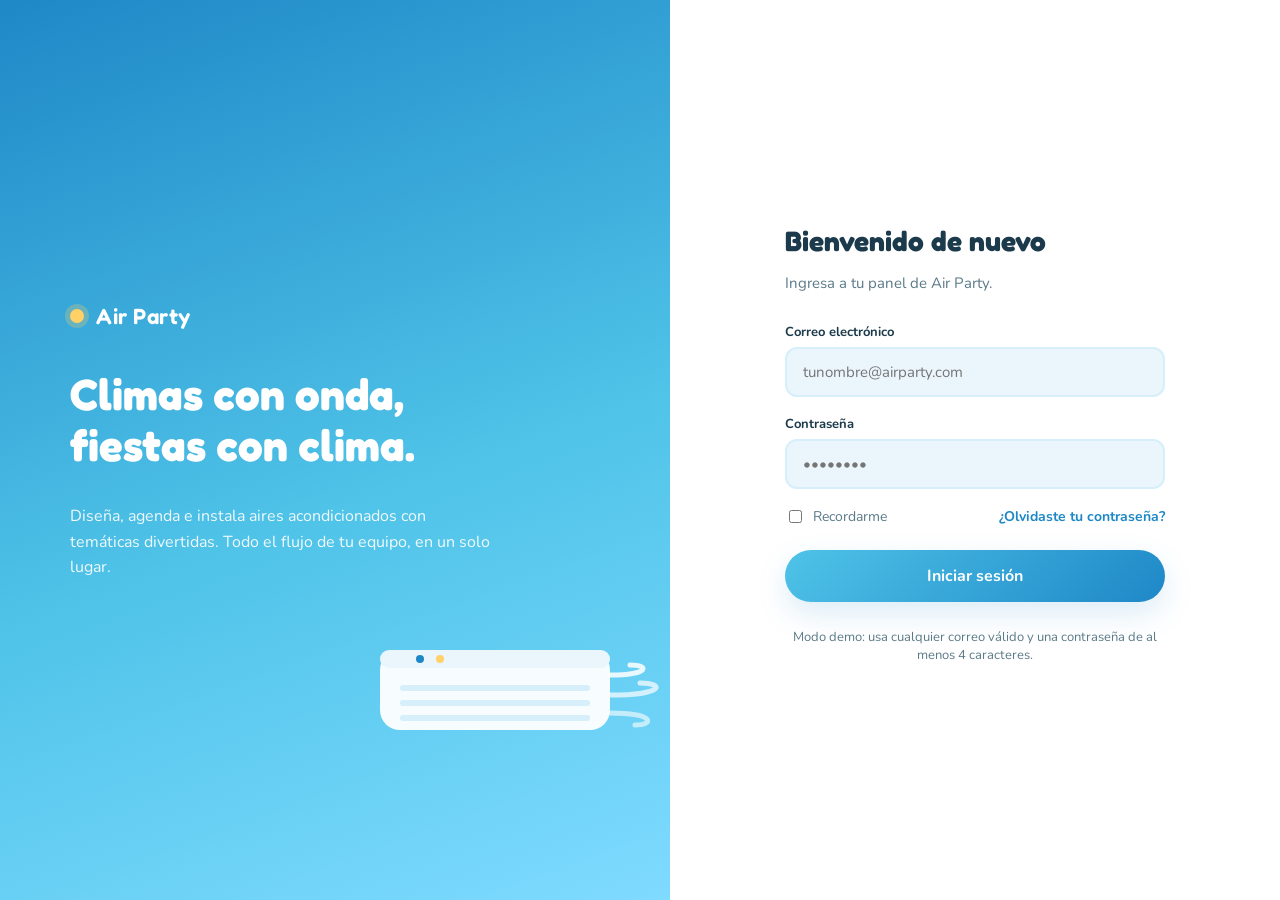
==== dashboard.html @ 2f279ef0 "Primer commit" ====
<!DOCTYPE html>
<html lang="es">
<head>
<meta charset="UTF-8">
<meta name="viewport" content="width=device-width, initial-scale=1.0">
<title>Air Party — Panel</title>
<link rel="stylesheet" href="css/style.css">
</head>
<body>

<div class="app-shell">

  <!-- ===== Barra superior ===== -->
  <header class="topbar">
    <div class="brand-mark">
      <div class="logo-dot"></div>
      <span>Air Party</span>
    </div>
    <div class="topbar-right">
      <div class="user-chip">
        <div class="avatar" id="userAvatar">A</div>
        <span id="userName">Equipo Air Party</span>
      </div>
      <button class="btn btn-ghost btn-sm" onclick="cerrarSesion()">Cerrar sesión</button>
    </div>
  </header>

  <!-- ===== Navegación por pestañas ===== -->
  <nav class="tabbar">
    <button class="tab-btn active" data-view="agenda">🗓️ Agenda</button>
    <button class="tab-btn" data-view="disenos">🎨 Diseños</button>
    <button class="tab-btn" data-view="instalacion">❄️ Instalación de climas</button>
  </nav>

  <!-- ===== AGENDA ===== -->
  <section class="view active" id="view-agenda">
    <div class="view-header">
      <h2>Agenda</h2>
      <p>Organiza visitas, entregas de diseño e instalaciones del equipo.</p>
    </div>

    <div class="agenda-grid">
      <div class="calendar-card card">
        <div class="cal-head">
          <h3 id="calMonthLabel">Mes</h3>
          <div class="cal-nav">
            <button onclick="cambiarMes(-1)">‹</button>
            <button onclick="cambiarMes(1)">›</button>
          </div>
        </div>
        <div class="cal-weekdays">
          <div>D</div><div>L</div><div>M</div><div>M</div><div>J</div><div>V</div><div>S</div>
        </div>
        <div class="cal-days" id="calDays"></div>
      </div>

      <div>
        <div class="agenda-form card">
          <h3>Nueva cita</h3>
          <div class="field">
            <label for="evTitulo">Título</label>
            <input type="text" id="evTitulo" placeholder="Ej. Instalación climas — Salón Fiesta Azul">
          </div>
          <div class="field">
            <label for="evFecha">Fecha seleccionada</label>
            <input type="text" id="evFecha" readonly>
          </div>
          <div class="field">
            <label for="evHora">Hora</label>
            <input type="time" id="evHora">
          </div>
          <button class="btn btn-primary" style="width:100%" onclick="agregarEvento()">Agregar a la agenda</button>
        </div>

        <div class="events-list card" style="padding:24px; margin-top:20px;">
          <h3>Próximas citas</h3>
          <div id="eventsList"></div>
        </div>
      </div>
    </div>
  </section>

  <!-- ===== DISEÑOS ===== -->
  <section class="view" id="view-disenos">
    <div class="view-header">
      <h2>Diseños</h2>
      <p>Temáticas divertidas para personalizar los equipos de clima de tus clientes.</p>
    </div>

    <div class="designs-grid" id="designsGrid"></div>

    <div class="customizer card" id="customizerPanel">
      <h3 id="custTitle">Personalizar diseño</h3>
      <p class="sub">Elige un color de acento para esta temática y guárdalo como favorito.</p>
      <div class="customizer-preview" id="custPreview"></div>
      <div class="swatches" id="custSwatches"></div>
      <button class="btn btn-spark" onclick="guardarFavorito()">Guardar como favorito</button>
      <button class="btn btn-ghost" onclick="cerrarCustomizer()">Cerrar</button>
    </div>
  </section>

  <!-- ===== INSTALACIÓN DE CLIMAS ===== -->
  <section class="view" id="view-instalacion">
    <div class="view-header">
      <h2>Instalación de climas</h2>
      <p>Programa y da seguimiento a las instalaciones de equipos.</p>
    </div>

    <div class="install-grid">
      <div class="install-form card">
        <h3>Programar instalación</h3>
        <div class="form-row">
          <div class="field">
            <label for="insCliente">Cliente</label>
            <input type="text" id="insCliente" placeholder="Nombre del cliente">
          </div>
          <div class="field">
            <label for="insTelefono">Teléfono</label>
            <input type="text" id="insTelefono" placeholder="81 0000 0000">
          </div>
        </div>
        <div class="field">
          <label for="insDireccion">Dirección</label>
          <input type="text" id="insDireccion" placeholder="Calle, número, colonia">
        </div>
        <div class="form-row">
          <div class="field">
            <label for="insTipo">Tipo de equipo</label>
            <select id="insTipo">
              <option>Mini split — Temática Selva Tropical</option>
              <option>Mini split — Temática Fiesta de Confeti</option>
              <option>Mini split — Temática Espacio Neón</option>
              <option>Mini split — Temática Retro Arcade</option>
              <option>Ventana — Diseño clásico Air Party</option>
            </select>
          </div>
          <div class="field">
            <label for="insFecha">Fecha</label>
            <input type="date" id="insFecha">
          </div>
        </div>
        <div class="field">
          <label for="insNotas">Notas</label>
          <input type="text" id="insNotas" placeholder="Detalles adicionales (opcional)">
        </div>
        <button class="btn btn-primary" style="width:100%" onclick="agregarInstalacion()">Programar instalación</button>
      </div>

      <div class="install-table-card card">
        <h3>Instalaciones programadas</h3>
        <table>
          <thead>
            <tr>
              <th>Cliente</th>
              <th>Equipo</th>
              <th>Fecha</th>
              <th>Estado</th>
              <th></th>
            </tr>
          </thead>
          <tbody id="installTableBody"></tbody>
        </table>
        <div id="installEmpty" class="table-empty" style="display:none;">
          Aún no hay instalaciones programadas. ¡Agrega la primera!
        </div>
      </div>
    </div>
  </section>

</div>

<div class="toast" id="toast"></div>

<script src="js/app.js"></script>
</body>
</html>
---- css/style.css ----
/* ===================================================
   AIR PARTY — Identidad visual
   Celeste + blanco, tono divertido/fiesta
=================================================== */

@import url('https://fonts.googleapis.com/css2?family=Fredoka:wght@400;500;600;700&family=Nunito:wght@400;600;700;800&display=swap');

:root{
  --sky:        #4FC3E8;
  --sky-deep:   #1E88C7;
  --sky-pale:   #EAF6FC;
  --sky-mist:   #D6EFFA;
  --white:      #FFFFFF;
  --navy:       #1B3A4B;
  --navy-soft:  #5B7A88;
  --spark:      #FFD166;
  --coral:      #FF8A80;

  --radius-lg: 28px;
  --radius-md: 18px;
  --radius-sm: 12px;
  --shadow-soft: 0 12px 30px rgba(30, 136, 199, 0.15);
  --shadow-card: 0 6px 18px rgba(27, 58, 75, 0.08);
}

*{ box-sizing: border-box; }

html, body{
  margin:0; padding:0;
  font-family: 'Nunito', sans-serif;
  background: var(--sky-pale);
  color: var(--navy);
}

h1,h2,h3,h4,.brand{
  font-family: 'Fredoka', sans-serif;
  color: var(--navy);
  margin: 0;
}

a{ color: inherit; text-decoration: none; }

button{ font-family: 'Nunito', sans-serif; cursor: pointer; border: none; }

::selection{ background: var(--spark); color: var(--navy); }

/* ---------- Botones ---------- */
.btn{
  display:inline-flex; align-items:center; justify-content:center; gap:8px;
  padding: 13px 26px;
  border-radius: 999px;
  font-weight: 700;
  font-size: 15px;
  transition: transform .15s ease, box-shadow .15s ease, background .15s ease;
}
.btn-primary{
  background: linear-gradient(135deg, var(--sky) 0%, var(--sky-deep) 100%);
  color: var(--white);
  box-shadow: var(--shadow-soft);
}
.btn-primary:hover{ transform: translateY(-2px); box-shadow: 0 16px 30px rgba(30,136,199,.28); }
.btn-primary:active{ transform: translateY(0); }

.btn-ghost{
  background: var(--white);
  color: var(--sky-deep);
  border: 2px solid var(--sky-mist);
}
.btn-ghost:hover{ border-color: var(--sky); background: var(--sky-pale); }

.btn-spark{
  background: var(--spark);
  color: var(--navy);
}
.btn-spark:hover{ transform: translateY(-2px); box-shadow: 0 10px 20px rgba(255,209,102,.45); }

.btn-sm{ padding: 8px 16px; font-size: 13px; }

/* ---------- Utilidades de tarjeta ---------- */
.card{
  background: var(--white);
  border-radius: var(--radius-md);
  box-shadow: var(--shadow-card);
}

/* ===================================================
   LOGIN
=================================================== */
.login-wrap{
  min-height: 100vh;
  display: grid;
  grid-template-columns: 1.1fr 1fr;
}

.login-hero{
  position: relative;
  background: linear-gradient(160deg, var(--sky-deep) 0%, var(--sky) 55%, #7FDBFF 100%);
  overflow: hidden;
  display:flex; flex-direction:column; justify-content:center;
  padding: 60px 70px;
  color: var(--white);
}

.login-hero .brand-mark{
  display:flex; align-items:center; gap:12px; margin-bottom: 40px;
}
.login-hero .brand-mark .logo-dot{
  width:14px; height:14px; border-radius:50%;
  background: var(--spark);
  box-shadow: 0 0 0 5px rgba(255,209,102,.25);
}
.login-hero .brand-mark span{
  font-family:'Fredoka', sans-serif; font-size: 22px; font-weight:600; letter-spacing:.5px;
}

.login-hero h1{
  color: var(--white);
  font-size: 44px;
  line-height: 1.15;
  max-width: 480px;
  margin-bottom: 18px;
}
.login-hero p{
  max-width: 420px;
  font-size: 16px;
  opacity: .92;
  line-height: 1.6;
}

.hero-illustration{
  position: absolute;
  right: -40px; bottom: -20px;
  width: 420px; height: 420px;
  pointer-events:none;
}

/* Confeti flotante */
.confetti{
  position: absolute;
  opacity: 0;
  animation: drift 5.5s ease-in-out infinite;
}
@keyframes drift{
  0%   { transform: translateY(10px) rotate(0deg); opacity: 0; }
  15%  { opacity: 1; }
  100% { transform: translateY(-160px) translateX(var(--dx,20px)) rotate(240deg); opacity: 0; }
}

.login-panel{
  display:flex; align-items:center; justify-content:center;
  background: var(--white);
  padding: 40px;
}

.login-form{
  width: 100%;
  max-width: 380px;
}
.login-form h2{ font-size: 28px; margin-bottom:6px; }
.login-form .sub{ color: var(--navy-soft); margin-bottom: 30px; font-size:15px; }

.field{ margin-bottom: 18px; }
.field label{
  display:block; font-weight:700; font-size:13px; margin-bottom:6px; color: var(--navy);
}
.field input, .field select{
  width:100%;
  padding: 13px 16px;
  border-radius: var(--radius-sm);
  border: 2px solid var(--sky-mist);
  background: var(--sky-pale);
  font-size: 15px;
  font-family: 'Nunito', sans-serif;
  color: var(--navy);
  outline:none;
  transition: border-color .15s ease, background .15s ease;
}
.field input:focus, .field select:focus{
  border-color: var(--sky);
  background: var(--white);
}

.row-between{ display:flex; align-items:center; justify-content:space-between; margin-bottom:24px; font-size:14px; }
.remember{ display:flex; align-items:center; gap:8px; color: var(--navy-soft); }
.link-muted{ color: var(--sky-deep); font-weight:700; }

.login-form .btn-primary{ width:100%; padding:15px; font-size:16px; }

.error-msg{
  display:none;
  background:#FFE8E5; color:#C0392B; border-radius: var(--radius-sm);
  padding: 10px 14px; font-size: 13.5px; font-weight:700; margin-bottom:16px;
}

.helper-note{
  margin-top: 26px; text-align:center; font-size: 13px; color: var(--navy-soft);
}

@media (max-width: 900px){
  .login-wrap{ grid-template-columns: 1fr; }
  .login-hero{ padding: 40px 30px; min-height: 260px; }
  .login-hero h1{ font-size: 30px; }
  .hero-illustration{ display:none; }
}

/* ===================================================
   DASHBOARD
=================================================== */
.app-shell{ min-height:100vh; display:flex; flex-direction:column; }

.topbar{
  display:flex; align-items:center; justify-content:space-between;
  padding: 18px 36px;
  background: var(--white);
  box-shadow: 0 2px 12px rgba(27,58,75,.06);
  position: sticky; top:0; z-index: 20;
}
.topbar .brand-mark{ display:flex; align-items:center; gap:10px; }
.topbar .logo-dot{
  width:12px;height:12px;border-radius:50%;
  background: linear-gradient(135deg, var(--spark), var(--coral));
}
.topbar .brand-mark span{ font-family:'Fredoka',sans-serif; font-weight:600; font-size:20px; }

.topbar-right{ display:flex; align-items:center; gap:16px; }
.user-chip{
  display:flex; align-items:center; gap:10px;
  background: var(--sky-pale); padding: 6px 14px 6px 6px; border-radius: 999px;
  font-weight:700; font-size:14px;
}
.user-chip .avatar{
  width:32px;height:32px;border-radius:50%;
  background: linear-gradient(135deg, var(--sky), var(--sky-deep));
  display:flex; align-items:center; justify-content:center;
  color:#fff; font-size:14px; font-weight:800;
}

.tabbar{
  display:flex; gap:10px; padding: 20px 36px 0;
  flex-wrap: wrap;
}
.tab-btn{
  background: var(--white);
  border: 2px solid var(--sky-mist);
  color: var(--navy-soft);
  padding: 12px 22px;
  border-radius: 999px;
  font-weight: 800;
  font-size: 14.5px;
  display:flex; align-items:center; gap:8px;
  transition: all .15s ease;
}
.tab-btn:hover{ border-color: var(--sky); color: var(--sky-deep); }
.tab-btn.active{
  background: linear-gradient(135deg, var(--sky) 0%, var(--sky-deep) 100%);
  border-color: transparent;
  color: var(--white);
  box-shadow: var(--shadow-soft);
}

.view{
  display:none;
  padding: 28px 36px 60px;
  animation: fadeUp .35s ease;
}
.view.active{ display:block; }

@keyframes fadeUp{
  from{ opacity:0; transform: translateY(8px); }
  to{ opacity:1; transform: translateY(0); }
}

.view-header{ margin-bottom: 22px; }
.view-header h2{ font-size: 26px; margin-bottom:4px; }
.view-header p{ color: var(--navy-soft); font-size: 14.5px; }

/* ---------- AGENDA ---------- */
.agenda-grid{
  display:grid;
  grid-template-columns: 1.3fr 1fr;
  gap: 24px;
}
@media (max-width: 1000px){ .agenda-grid{ grid-template-columns: 1fr; } }

.calendar-card{ padding: 24px; }
.cal-head{
  display:flex; align-items:center; justify-content:space-between; margin-bottom: 18px;
}
.cal-head h3{ font-size:18px; }
.cal-nav{ display:flex; gap:6px; }
.cal-nav button{
  background: var(--sky-pale); color: var(--sky-deep);
  width:34px; height:34px; border-radius:10px; font-size:16px; font-weight:800;
}
.cal-nav button:hover{ background: var(--sky-mist); }

.cal-weekdays, .cal-days{
  display:grid; grid-template-columns: repeat(7, 1fr); gap: 6px;
}
.cal-weekdays div{
  text-align:center; font-size:12px; font-weight:800; color: var(--navy-soft); padding-bottom:8px;
}
.cal-day{
  aspect-ratio: 1;
  display:flex; align-items:center; justify-content:center;
  border-radius: 12px;
  font-size: 14px; font-weight:700;
  background: var(--sky-pale);
  color: var(--navy);
  position: relative;
  transition: background .15s ease;
}
.cal-day:hover{ background: var(--sky-mist); }
.cal-day.empty{ background: transparent; }
.cal-day.today{ box-shadow: inset 0 0 0 2px var(--sky-deep); }
.cal-day.has-event::after{
  content:''; position:absolute; bottom:6px; width:6px; height:6px; border-radius:50%;
  background: var(--coral);
}
.cal-day.selected{ background: linear-gradient(135deg, var(--sky), var(--sky-deep)); color:#fff; }

.agenda-form{ padding: 24px; }
.agenda-form h3{ font-size:18px; margin-bottom:16px; }

.events-list{ margin-top: 26px; }
.events-list h3{ font-size:16px; margin-bottom:14px; }
.event-item{
  display:flex; gap:14px; align-items:flex-start;
  background: var(--sky-pale);
  border-radius: var(--radius-sm);
  padding: 14px 16px;
  margin-bottom: 10px;
}
.event-item .dot{
  width:10px;height:10px;border-radius:50%; margin-top:5px;
  background: var(--sky-deep); flex-shrink:0;
}
.event-item .info strong{ display:block; font-size:14.5px; }
.event-item .info span{ font-size:13px; color: var(--navy-soft); }
.event-item .del{
  margin-left:auto; background:transparent; color:#C0392B; font-size:13px; font-weight:800;
}
.empty-note{ color: var(--navy-soft); font-size:14px; font-style:italic; padding: 10px 0; }

/* ---------- DISEÑOS ---------- */
.designs-grid{
  display:grid; grid-template-columns: repeat(auto-fill, minmax(240px, 1fr));
  gap: 20px;
}
.design-card{
  border-radius: var(--radius-md);
  overflow:hidden;
  background: var(--white);
  box-shadow: var(--shadow-card);
  transition: transform .18s ease, box-shadow .18s ease;
  border: 3px solid transparent;
}
.design-card:hover{ transform: translateY(-4px); box-shadow: 0 14px 26px rgba(27,58,75,.14); }
.design-card.favorito{ border-color: var(--spark); }

.design-preview{
  height: 130px;
  display:flex; align-items:center; justify-content:center;
  font-size: 46px;
  position:relative;
}
.design-body{ padding: 16px 18px 20px; }
.design-body h4{ font-size:16px; margin-bottom:4px; }
.design-body p{ font-size:13px; color: var(--navy-soft); margin:0 0 14px; line-height:1.5; }
.design-actions{ display:flex; gap:8px; }

.customizer{
  margin-top: 28px;
  padding: 24px;
  display:none;
}
.customizer.active{ display:block; }
.customizer h3{ font-size:18px; margin-bottom: 4px; }
.customizer .sub{ color: var(--navy-soft); font-size:13.5px; margin-bottom:18px; }
.swatches{ display:flex; gap:10px; margin-bottom: 20px; flex-wrap:wrap; }
.swatch{
  width:38px; height:38px; border-radius:50%;
  border: 3px solid transparent;
  cursor:pointer;
}
.swatch.selected{ border-color: var(--navy); transform: scale(1.1); }
.customizer-preview{
  height: 160px; border-radius: var(--radius-md);
  display:flex; align-items:center; justify-content:center;
  font-size: 60px; margin-bottom: 18px;
  transition: background .2s ease;
}

/* ---------- INSTALACIÓN ---------- */
.install-grid{
  display:grid; grid-template-columns: 1fr 1.3fr; gap: 24px;
}
@media (max-width: 1000px){ .install-grid{ grid-template-columns: 1fr; } }
.install-form{ padding:24px; }
.install-form h3{ font-size:18px; margin-bottom:16px; }
.form-row{ display:grid; grid-template-columns: 1fr 1fr; gap: 14px; }
@media (max-width:560px){ .form-row{ grid-template-columns: 1fr; } }

.install-table-card{ padding: 24px; }
.install-table-card h3{ font-size:18px; margin-bottom:16px; }
table{ width:100%; border-collapse: collapse; font-size:13.5px; }
th{
  text-align:left; padding: 10px 12px; color: var(--navy-soft); font-size:12px;
  text-transform: uppercase; letter-spacing:.4px; border-bottom: 2px solid var(--sky-pale);
}
td{ padding: 12px; border-bottom: 1px solid var(--sky-pale); vertical-align: middle; }
.badge{
  padding: 5px 12px; border-radius: 999px; font-size:11.5px; font-weight:800;
  display:inline-block;
}
.badge-pendiente{ background:#FFF3D6; color:#9A6B00; }
.badge-confirmada{ background:#D9F0FF; color: var(--sky-deep); }
.badge-completada{ background:#DEF7E4; color:#1E7B3C; }
.badge{ cursor:pointer; }
.table-empty{ text-align:center; color: var(--navy-soft); padding: 30px 0; font-style: italic; }

.toast{
  position: fixed; bottom: 26px; left: 50%; transform: translateX(-50%) translateY(20px);
  background: var(--navy); color:#fff; padding: 13px 24px; border-radius: 999px;
  font-weight:700; font-size:14px; opacity:0; pointer-events:none;
  transition: all .3s ease; z-index: 100;
  box-shadow: 0 10px 24px rgba(0,0,0,.2);
}
.toast.show{ opacity:1; transform: translateX(-50%) translateY(0); }
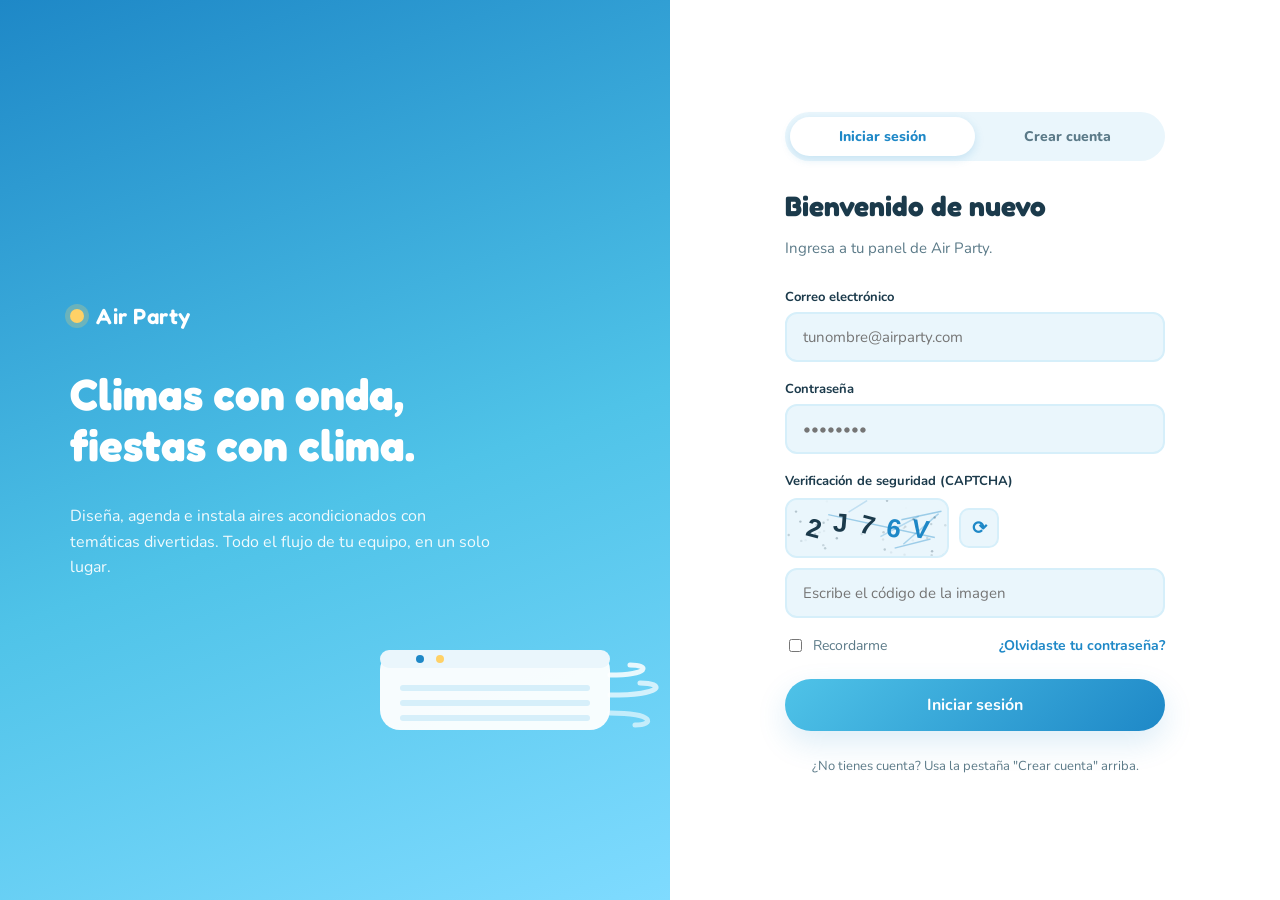
==== commit 76ea9a55: "inicio 2" ====
--- a/dashboard.html
+++ b/dashboard.html
@@ -4,9 +4,11 @@
 <meta charset="UTF-8">
 <meta name="viewport" content="width=device-width, initial-scale=1.0">
 <title>Air Party — Panel</title>
-<link rel="stylesheet" href="css/style.css">
+<link rel="stylesheet" href="style.css">
 </head>
 <body>
+
+<div class="notif-container" id="notifContainer"></div>
 
 <div class="app-shell">
 
@@ -169,8 +171,61 @@
 
 </div>
 
+<!-- ===== MODAL: PAGO SIMULADO (PAYPAL) ===== -->
+<div class="modal-overlay" id="pagoModal">
+  <div class="modal-box card">
+
+    <!-- Paso 1: checkout simulado -->
+    <div id="pagoStepCheckout">
+      <div class="paypal-header">
+        <span class="paypal-logo">Pay<b>Pal</b></span>
+        <span class="modo-sandbox">modo de pruebas</span>
+      </div>
+      <h3 style="margin-top:14px;">Confirmar pago</h3>
+      <p class="sub" id="pagoResumen">Instalación para —</p>
+
+      <div class="field">
+        <label>Correo de PayPal</label>
+        <input type="email" id="pagoEmail" placeholder="tucorreo@ejemplo.com">
+      </div>
+      <div class="field">
+        <label>Tarjeta asociada (simulada)</label>
+        <input type="text" id="pagoTarjeta" placeholder="**** **** **** 4242" value="**** **** **** 4242" readonly>
+      </div>
+
+      <div class="pago-total">
+        <span>Total a pagar</span>
+        <strong id="pagoMonto">$0.00 MXN</strong>
+      </div>
+
+      <button class="btn btn-primary" style="width:100%" onclick="confirmarPago()">Pagar ahora</button>
+      <button class="btn btn-ghost" style="width:100%; margin-top:10px;" onclick="cerrarModalPago()">Cancelar</button>
+
+      <p class="helper-note" style="margin-top:14px;">
+        Esta es una simulación educativa. No se procesa ningún cargo real ni se conecta con la API oficial de PayPal.
+      </p>
+    </div>
+
+    <!-- Paso 2: procesando -->
+    <div id="pagoStepProcesando" style="display:none; text-align:center; padding: 30px 0;">
+      <div class="spinner"></div>
+      <p style="margin-top:16px; font-weight:700;">Procesando pago con PayPal…</p>
+    </div>
+
+    <!-- Paso 3: recibo con sello digital -->
+    <div id="pagoStepRecibo" style="display:none;">
+      <div class="recibo" id="reciboContenido">
+        <!-- se llena dinámicamente -->
+      </div>
+      <button class="btn btn-primary" style="width:100%; margin-top:16px;" onclick="imprimirRecibo()">Descargar / Imprimir recibo</button>
+      <button class="btn btn-ghost" style="width:100%; margin-top:10px;" onclick="cerrarModalPago()">Cerrar</button>
+    </div>
+
+  </div>
+</div>
+
 <div class="toast" id="toast"></div>
 
-<script src="js/app.js"></script>
+<script src="app.js"></script>
 </body>
 </html>
--- a/style.css
+++ b/style.css
@@ -0,0 +1,570 @@
+/* ===================================================
+   AIR PARTY — Identidad visual
+   Celeste + blanco, tono divertido/fiesta
+=================================================== */
+
+@import url('https://fonts.googleapis.com/css2?family=Fredoka:wght@400;500;600;700&family=Nunito:wght@400;600;700;800&display=swap');
+
+:root{
+  --sky:        #4FC3E8;
+  --sky-deep:   #1E88C7;
+  --sky-pale:   #EAF6FC;
+  --sky-mist:   #D6EFFA;
+  --white:      #FFFFFF;
+  --navy:       #1B3A4B;
+  --navy-soft:  #5B7A88;
+  --spark:      #FFD166;
+  --coral:      #FF8A80;
+
+  --radius-lg: 28px;
+  --radius-md: 18px;
+  --radius-sm: 12px;
+  --shadow-soft: 0 12px 30px rgba(30, 136, 199, 0.15);
+  --shadow-card: 0 6px 18px rgba(27, 58, 75, 0.08);
+}
+
+*{ box-sizing: border-box; }
+
+html, body{
+  margin:0; padding:0;
+  font-family: 'Nunito', sans-serif;
+  background: var(--sky-pale);
+  color: var(--navy);
+}
+
+h1,h2,h3,h4,.brand{
+  font-family: 'Fredoka', sans-serif;
+  color: var(--navy);
+  margin: 0;
+}
+
+a{ color: inherit; text-decoration: none; }
+
+button{ font-family: 'Nunito', sans-serif; cursor: pointer; border: none; }
+
+::selection{ background: var(--spark); color: var(--navy); }
+
+/* ---------- Botones ---------- */
+.btn{
+  display:inline-flex; align-items:center; justify-content:center; gap:8px;
+  padding: 13px 26px;
+  border-radius: 999px;
+  font-weight: 700;
+  font-size: 15px;
+  transition: transform .15s ease, box-shadow .15s ease, background .15s ease;
+}
+.btn-primary{
+  background: linear-gradient(135deg, var(--sky) 0%, var(--sky-deep) 100%);
+  color: var(--white);
+  box-shadow: var(--shadow-soft);
+}
+.btn-primary:hover{ transform: translateY(-2px); box-shadow: 0 16px 30px rgba(30,136,199,.28); }
+.btn-primary:active{ transform: translateY(0); }
+
+.btn-ghost{
+  background: var(--white);
+  color: var(--sky-deep);
+  border: 2px solid var(--sky-mist);
+}
+.btn-ghost:hover{ border-color: var(--sky); background: var(--sky-pale); }
+
+.btn-spark{
+  background: var(--spark);
+  color: var(--navy);
+}
+.btn-spark:hover{ transform: translateY(-2px); box-shadow: 0 10px 20px rgba(255,209,102,.45); }
+
+.btn-sm{ padding: 8px 16px; font-size: 13px; }
+
+/* ---------- Utilidades de tarjeta ---------- */
+.card{
+  background: var(--white);
+  border-radius: var(--radius-md);
+  box-shadow: var(--shadow-card);
+}
+
+/* ===================================================
+   LOGIN
+=================================================== */
+.login-wrap{
+  min-height: 100vh;
+  display: grid;
+  grid-template-columns: 1.1fr 1fr;
+}
+
+.login-hero{
+  position: relative;
+  background: linear-gradient(160deg, var(--sky-deep) 0%, var(--sky) 55%, #7FDBFF 100%);
+  overflow: hidden;
+  display:flex; flex-direction:column; justify-content:center;
+  padding: 60px 70px;
+  color: var(--white);
+}
+
+.login-hero .brand-mark{
+  display:flex; align-items:center; gap:12px; margin-bottom: 40px;
+}
+.login-hero .brand-mark .logo-dot{
+  width:14px; height:14px; border-radius:50%;
+  background: var(--spark);
+  box-shadow: 0 0 0 5px rgba(255,209,102,.25);
+}
+.login-hero .brand-mark span{
+  font-family:'Fredoka', sans-serif; font-size: 22px; font-weight:600; letter-spacing:.5px;
+}
+
+.login-hero h1{
+  color: var(--white);
+  font-size: 44px;
+  line-height: 1.15;
+  max-width: 480px;
+  margin-bottom: 18px;
+}
+.login-hero p{
+  max-width: 420px;
+  font-size: 16px;
+  opacity: .92;
+  line-height: 1.6;
+}
+
+.hero-illustration{
+  position: absolute;
+  right: -40px; bottom: -20px;
+  width: 420px; height: 420px;
+  pointer-events:none;
+}
+
+/* Confeti flotante */
+.confetti{
+  position: absolute;
+  opacity: 0;
+  animation: drift 5.5s ease-in-out infinite;
+}
+@keyframes drift{
+  0%   { transform: translateY(10px) rotate(0deg); opacity: 0; }
+  15%  { opacity: 1; }
+  100% { transform: translateY(-160px) translateX(var(--dx,20px)) rotate(240deg); opacity: 0; }
+}
+
+.login-panel{
+  display:flex; align-items:center; justify-content:center;
+  background: var(--white);
+  padding: 40px;
+}
+
+.login-form{
+  width: 100%;
+  max-width: 380px;
+}
+.login-form h2{ font-size: 28px; margin-bottom:6px; }
+.login-form .sub{ color: var(--navy-soft); margin-bottom: 30px; font-size:15px; }
+
+.field{ margin-bottom: 18px; }
+.field label{
+  display:block; font-weight:700; font-size:13px; margin-bottom:6px; color: var(--navy);
+}
+.field input, .field select{
+  width:100%;
+  padding: 13px 16px;
+  border-radius: var(--radius-sm);
+  border: 2px solid var(--sky-mist);
+  background: var(--sky-pale);
+  font-size: 15px;
+  font-family: 'Nunito', sans-serif;
+  color: var(--navy);
+  outline:none;
+  transition: border-color .15s ease, background .15s ease;
+}
+.field input:focus, .field select:focus{
+  border-color: var(--sky);
+  background: var(--white);
+}
+
+.row-between{ display:flex; align-items:center; justify-content:space-between; margin-bottom:24px; font-size:14px; }
+.remember{ display:flex; align-items:center; gap:8px; color: var(--navy-soft); }
+.link-muted{ color: var(--sky-deep); font-weight:700; }
+
+.login-form .btn-primary{ width:100%; padding:15px; font-size:16px; }
+
+.error-msg{
+  display:none;
+  background:#FFE8E5; color:#C0392B; border-radius: var(--radius-sm);
+  padding: 10px 14px; font-size: 13.5px; font-weight:700; margin-bottom:16px;
+}
+
+.helper-note{
+  margin-top: 26px; text-align:center; font-size: 13px; color: var(--navy-soft);
+}
+
+@media (max-width: 900px){
+  .login-wrap{ grid-template-columns: 1fr; }
+  .login-hero{ padding: 40px 30px; min-height: 260px; }
+  .login-hero h1{ font-size: 30px; }
+  .hero-illustration{ display:none; }
+}
+
+/* ===================================================
+   DASHBOARD
+=================================================== */
+.app-shell{ min-height:100vh; display:flex; flex-direction:column; }
+
+.topbar{
+  display:flex; align-items:center; justify-content:space-between;
+  padding: 18px 36px;
+  background: var(--white);
+  box-shadow: 0 2px 12px rgba(27,58,75,.06);
+  position: sticky; top:0; z-index: 20;
+}
+.topbar .brand-mark{ display:flex; align-items:center; gap:10px; }
+.topbar .logo-dot{
+  width:12px;height:12px;border-radius:50%;
+  background: linear-gradient(135deg, var(--spark), var(--coral));
+}
+.topbar .brand-mark span{ font-family:'Fredoka',sans-serif; font-weight:600; font-size:20px; }
+
+.topbar-right{ display:flex; align-items:center; gap:16px; }
+.user-chip{
+  display:flex; align-items:center; gap:10px;
+  background: var(--sky-pale); padding: 6px 14px 6px 6px; border-radius: 999px;
+  font-weight:700; font-size:14px;
+}
+.user-chip .avatar{
+  width:32px;height:32px;border-radius:50%;
+  background: linear-gradient(135deg, var(--sky), var(--sky-deep));
+  display:flex; align-items:center; justify-content:center;
+  color:#fff; font-size:14px; font-weight:800;
+}
+
+.tabbar{
+  display:flex; gap:10px; padding: 20px 36px 0;
+  flex-wrap: wrap;
+}
+.tab-btn{
+  background: var(--white);
+  border: 2px solid var(--sky-mist);
+  color: var(--navy-soft);
+  padding: 12px 22px;
+  border-radius: 999px;
+  font-weight: 800;
+  font-size: 14.5px;
+  display:flex; align-items:center; gap:8px;
+  transition: all .15s ease;
+}
+.tab-btn:hover{ border-color: var(--sky); color: var(--sky-deep); }
+.tab-btn.active{
+  background: linear-gradient(135deg, var(--sky) 0%, var(--sky-deep) 100%);
+  border-color: transparent;
+  color: var(--white);
+  box-shadow: var(--shadow-soft);
+}
+
+.view{
+  display:none;
+  padding: 28px 36px 60px;
+  animation: fadeUp .35s ease;
+}
+.view.active{ display:block; }
+
+@keyframes fadeUp{
+  from{ opacity:0; transform: translateY(8px); }
+  to{ opacity:1; transform: translateY(0); }
+}
+
+.view-header{ margin-bottom: 22px; }
+.view-header h2{ font-size: 26px; margin-bottom:4px; }
+.view-header p{ color: var(--navy-soft); font-size: 14.5px; }
+
+/* ---------- AGENDA ---------- */
+.agenda-grid{
+  display:grid;
+  grid-template-columns: 1.3fr 1fr;
+  gap: 24px;
+}
+@media (max-width: 1000px){ .agenda-grid{ grid-template-columns: 1fr; } }
+
+.calendar-card{ padding: 24px; }
+.cal-head{
+  display:flex; align-items:center; justify-content:space-between; margin-bottom: 18px;
+}
+.cal-head h3{ font-size:18px; }
+.cal-nav{ display:flex; gap:6px; }
+.cal-nav button{
+  background: var(--sky-pale); color: var(--sky-deep);
+  width:34px; height:34px; border-radius:10px; font-size:16px; font-weight:800;
+}
+.cal-nav button:hover{ background: var(--sky-mist); }
+
+.cal-weekdays, .cal-days{
+  display:grid; grid-template-columns: repeat(7, 1fr); gap: 6px;
+}
+.cal-weekdays div{
+  text-align:center; font-size:12px; font-weight:800; color: var(--navy-soft); padding-bottom:8px;
+}
+.cal-day{
+  aspect-ratio: 1;
+  display:flex; align-items:center; justify-content:center;
+  border-radius: 12px;
+  font-size: 14px; font-weight:700;
+  background: var(--sky-pale);
+  color: var(--navy);
+  position: relative;
+  transition: background .15s ease;
+}
+.cal-day:hover{ background: var(--sky-mist); }
+.cal-day.empty{ background: transparent; }
+.cal-day.today{ box-shadow: inset 0 0 0 2px var(--sky-deep); }
+.cal-day.has-event::after{
+  content:''; position:absolute; bottom:6px; width:6px; height:6px; border-radius:50%;
+  background: var(--coral);
+}
+.cal-day.selected{ background: linear-gradient(135deg, var(--sky), var(--sky-deep)); color:#fff; }
+
+.agenda-form{ padding: 24px; }
+.agenda-form h3{ font-size:18px; margin-bottom:16px; }
+
+.events-list{ margin-top: 26px; }
+.events-list h3{ font-size:16px; margin-bottom:14px; }
+.event-item{
+  display:flex; gap:14px; align-items:flex-start;
+  background: var(--sky-pale);
+  border-radius: var(--radius-sm);
+  padding: 14px 16px;
+  margin-bottom: 10px;
+}
+.event-item .dot{
+  width:10px;height:10px;border-radius:50%; margin-top:5px;
+  background: var(--sky-deep); flex-shrink:0;
+}
+.event-item .info strong{ display:block; font-size:14.5px; }
+.event-item .info span{ font-size:13px; color: var(--navy-soft); }
+.event-item .del{
+  margin-left:auto; background:transparent; color:#C0392B; font-size:13px; font-weight:800;
+}
+.empty-note{ color: var(--navy-soft); font-size:14px; font-style:italic; padding: 10px 0; }
+
+/* ---------- DISEÑOS ---------- */
+.designs-grid{
+  display:grid; grid-template-columns: repeat(auto-fill, minmax(240px, 1fr));
+  gap: 20px;
+}
+.design-card{
+  border-radius: var(--radius-md);
+  overflow:hidden;
+  background: var(--white);
+  box-shadow: var(--shadow-card);
+  transition: transform .18s ease, box-shadow .18s ease;
+  border: 3px solid transparent;
+}
+.design-card:hover{ transform: translateY(-4px); box-shadow: 0 14px 26px rgba(27,58,75,.14); }
+.design-card.favorito{ border-color: var(--spark); }
+
+.design-preview{
+  height: 130px;
+  display:flex; align-items:center; justify-content:center;
+  font-size: 46px;
+  position:relative;
+}
+.design-body{ padding: 16px 18px 20px; }
+.design-body h4{ font-size:16px; margin-bottom:4px; }
+.design-body p{ font-size:13px; color: var(--navy-soft); margin:0 0 14px; line-height:1.5; }
+.design-actions{ display:flex; gap:8px; }
+
+.customizer{
+  margin-top: 28px;
+  padding: 24px;
+  display:none;
+}
+.customizer.active{ display:block; }
+.customizer h3{ font-size:18px; margin-bottom: 4px; }
+.customizer .sub{ color: var(--navy-soft); font-size:13.5px; margin-bottom:18px; }
+.swatches{ display:flex; gap:10px; margin-bottom: 20px; flex-wrap:wrap; }
+.swatch{
+  width:38px; height:38px; border-radius:50%;
+  border: 3px solid transparent;
+  cursor:pointer;
+}
+.swatch.selected{ border-color: var(--navy); transform: scale(1.1); }
+.customizer-preview{
+  height: 160px; border-radius: var(--radius-md);
+  display:flex; align-items:center; justify-content:center;
+  font-size: 60px; margin-bottom: 18px;
+  transition: background .2s ease;
+}
+
+/* ---------- INSTALACIÓN ---------- */
+.install-grid{
+  display:grid; grid-template-columns: 1fr 1.3fr; gap: 24px;
+}
+@media (max-width: 1000px){ .install-grid{ grid-template-columns: 1fr; } }
+.install-form{ padding:24px; }
+.install-form h3{ font-size:18px; margin-bottom:16px; }
+.form-row{ display:grid; grid-template-columns: 1fr 1fr; gap: 14px; }
+@media (max-width:560px){ .form-row{ grid-template-columns: 1fr; } }
+
+.install-table-card{ padding: 24px; }
+.install-table-card h3{ font-size:18px; margin-bottom:16px; }
+table{ width:100%; border-collapse: collapse; font-size:13.5px; }
+th{
+  text-align:left; padding: 10px 12px; color: var(--navy-soft); font-size:12px;
+  text-transform: uppercase; letter-spacing:.4px; border-bottom: 2px solid var(--sky-pale);
+}
+td{ padding: 12px; border-bottom: 1px solid var(--sky-pale); vertical-align: middle; }
+.badge{
+  padding: 5px 12px; border-radius: 999px; font-size:11.5px; font-weight:800;
+  display:inline-block;
+}
+.badge-pendiente{ background:#FFF3D6; color:#9A6B00; }
+.badge-confirmada{ background:#D9F0FF; color: var(--sky-deep); }
+.badge-completada{ background:#DEF7E4; color:#1E7B3C; }
+.badge{ cursor:pointer; }
+.table-empty{ text-align:center; color: var(--navy-soft); padding: 30px 0; font-style: italic; }
+
+.toast{
+  position: fixed; bottom: 26px; left: 50%; transform: translateX(-50%) translateY(20px);
+  background: var(--navy); color:#fff; padding: 13px 24px; border-radius: 999px;
+  font-weight:700; font-size:14px; opacity:0; pointer-events:none;
+  transition: all .3s ease; z-index: 100;
+  box-shadow: 0 10px 24px rgba(0,0,0,.2);
+}
+.toast.show{ opacity:1; transform: translateX(-50%) translateY(0); }
+
+/* ===================================================
+   AUTENTICACIÓN: switch login / registro
+=================================================== */
+.auth-switch{
+  display:flex; background: var(--sky-pale); border-radius: 999px; padding: 5px; margin-bottom: 28px;
+}
+.auth-switch-btn{
+  flex:1; padding: 10px 14px; border-radius: 999px; background: transparent;
+  font-weight: 800; font-size: 14px; color: var(--navy-soft);
+  transition: all .15s ease;
+}
+.auth-switch-btn.active{
+  background: var(--white); color: var(--sky-deep); box-shadow: 0 3px 10px rgba(30,136,199,.18);
+}
+
+.success-msg{
+  display:none;
+  background:#DEF7E4; color:#1E7B3C; border-radius: var(--radius-sm);
+  padding: 10px 14px; font-size: 13.5px; font-weight:700; margin-bottom:16px;
+}
+
+/* ---------- CAPTCHA ---------- */
+.captcha-field label{ margin-bottom:8px; }
+.captcha-box{
+  display:flex; align-items:center; gap:10px; margin-bottom:10px;
+}
+.captcha-box canvas{
+  border-radius: var(--radius-sm);
+  border: 2px solid var(--sky-mist);
+  background: var(--sky-pale);
+}
+.captcha-refresh{
+  width:40px; height:40px; border-radius: 10px;
+  background: var(--sky-pale); color: var(--sky-deep);
+  font-size: 18px; font-weight:800; flex-shrink:0;
+  border: 2px solid var(--sky-mist);
+}
+.captcha-refresh:hover{ background: var(--sky-mist); }
+
+/* ===================================================
+   NOTIFICACIONES (buenas prácticas: login, compra, etc.)
+=================================================== */
+.notif-container{
+  position: fixed; top: 20px; right: 20px; z-index: 200;
+  display:flex; flex-direction:column; gap:10px;
+  max-width: 340px;
+}
+.notif{
+  display:flex; gap:12px; align-items:flex-start;
+  background: var(--white);
+  border-radius: var(--radius-sm);
+  padding: 14px 16px;
+  box-shadow: 0 10px 26px rgba(27,58,75,.16);
+  border-left: 5px solid var(--sky-deep);
+  transform: translateX(120%);
+  transition: transform .35s ease;
+}
+.notif.show{ transform: translateX(0); }
+.notif.success{ border-left-color: #2FAE60; }
+.notif.error{ border-left-color: #E1543E; }
+.notif.info{ border-left-color: var(--sky-deep); }
+.notif .icon{ font-size: 20px; line-height:1; }
+.notif .txt strong{ display:block; font-size:14px; margin-bottom:2px; }
+.notif .txt span{ font-size:12.5px; color: var(--navy-soft); }
+
+/* ===================================================
+   MODAL DE PAGO SIMULADO (PayPal) + RECIBO
+=================================================== */
+.modal-overlay{
+  display:none;
+  position: fixed; inset:0; background: rgba(27,58,75,.45);
+  align-items:center; justify-content:center; z-index: 300; padding: 20px;
+}
+.modal-overlay.active{ display:flex; }
+.modal-box{
+  width: 100%; max-width: 420px;
+  padding: 28px;
+  max-height: 90vh; overflow-y:auto;
+}
+
+.paypal-header{ display:flex; align-items:center; justify-content:space-between; }
+.paypal-logo{ font-size:20px; color:#003087; font-family:'Nunito',sans-serif; font-weight:800; }
+.paypal-logo b{ color:#009cde; }
+.modo-sandbox{
+  font-size:11px; font-weight:800; color: var(--navy-soft);
+  background: var(--sky-pale); padding:4px 10px; border-radius:999px;
+}
+
+.pago-total{
+  display:flex; align-items:center; justify-content:space-between;
+  background: var(--sky-pale); border-radius: var(--radius-sm);
+  padding: 14px 18px; margin: 18px 0; font-weight:700;
+}
+.pago-total strong{ font-size:18px; color: var(--sky-deep); }
+
+.spinner{
+  width:46px; height:46px; border-radius:50%;
+  border: 5px solid var(--sky-mist); border-top-color: var(--sky-deep);
+  margin: 0 auto; animation: spin .8s linear infinite;
+}
+@keyframes spin{ to{ transform: rotate(360deg); } }
+
+.recibo{
+  border: 2px dashed var(--sky-mist);
+  border-radius: var(--radius-md);
+  padding: 22px;
+  position: relative;
+}
+.recibo h4{ font-size:17px; margin-bottom:2px; }
+.recibo .folio{ font-size:12px; color: var(--navy-soft); margin-bottom:16px; }
+.recibo-row{
+  display:flex; justify-content:space-between; font-size:13.5px; padding: 6px 0;
+  border-bottom: 1px solid var(--sky-pale);
+}
+.recibo-row span:first-child{ color: var(--navy-soft); }
+.recibo-row strong{ text-align:right; }
+
+.sello{
+  margin-top: 18px;
+  display:flex; align-items:center; gap:12px;
+  background: #DEF7E4; border-radius: var(--radius-sm);
+  padding: 12px 16px;
+}
+.sello .badge-check{
+  width:36px; height:36px; border-radius:50%;
+  background: #2FAE60; color:#fff; display:flex; align-items:center; justify-content:center;
+  font-size:18px; flex-shrink:0;
+}
+.sello .info strong{ display:block; font-size:13.5px; color:#1E7B3C; }
+.sello .info span{ font-size:11.5px; color:#1E7B3C; opacity:.85; word-break:break-all; }
+
+.recibo-note{
+  margin-top: 14px; font-size: 11px; color: var(--navy-soft); line-height:1.5; text-align:center;
+}
+
+@media print{
+  body *{ visibility: hidden; }
+  .recibo, .recibo *{ visibility: visible; }
+  .recibo{ position: absolute; top:0; left:0; width:100%; border-style:solid; }
+}
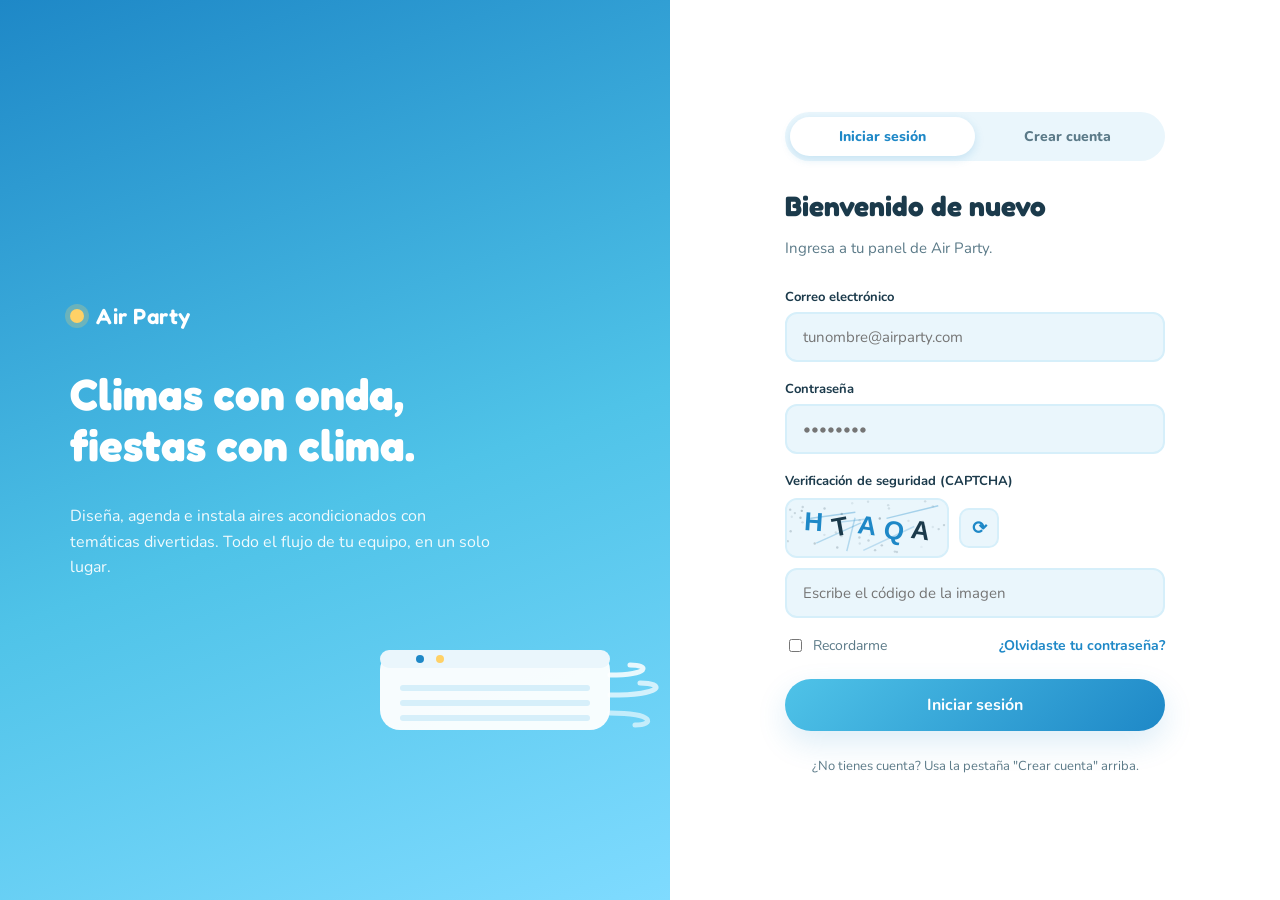
==== commit e8472ae2: "nuevo" ====
--- a/dashboard.html
+++ b/dashboard.html
@@ -228,4 +228,4 @@
 
 <script src="app.js"></script>
 </body>
-</html>
+</html>
--- a/style.css
+++ b/style.css
@@ -567,4 +567,4 @@
   body *{ visibility: hidden; }
   .recibo, .recibo *{ visibility: visible; }
   .recibo{ position: absolute; top:0; left:0; width:100%; border-style:solid; }
-}
+}
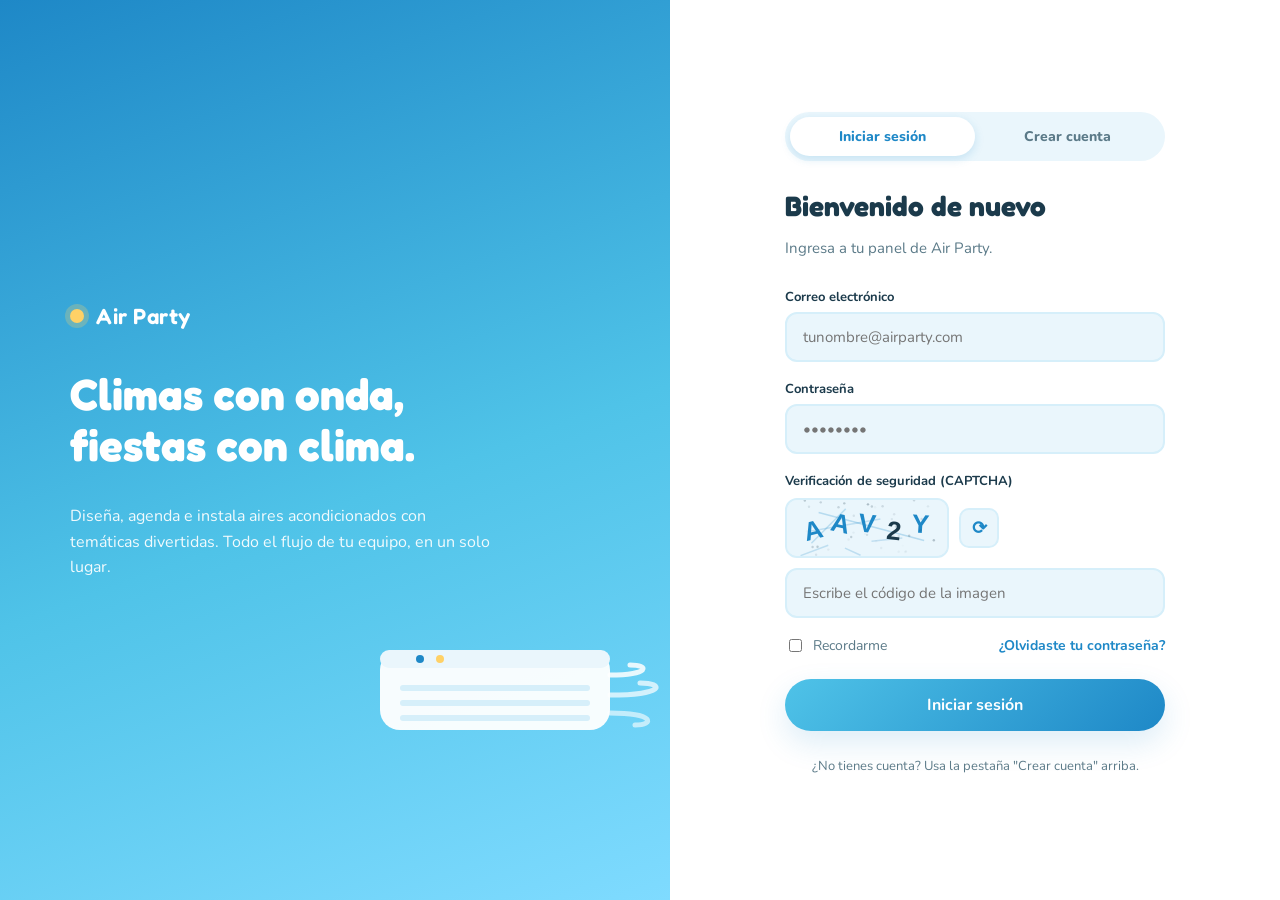
==== commit d5c9a3d6: "diseños" ====
--- a/dashboard.html
+++ b/dashboard.html
@@ -133,6 +133,14 @@
               <option>Mini split — Temática Fiesta de Confeti</option>
               <option>Mini split — Temática Espacio Neón</option>
               <option>Mini split — Temática Retro Arcade</option>
+              <option>Mini split — Temática Playa de Verano</option>
+              <option>Mini split — Temática Fiesta de Nieve</option>
+              <option>Mini split — Temática Cumpleaños Dorado</option>
+              <option>Mini split — Temática Halloween Spooky</option>
+              <option>Mini split — Temática Navidad Mágica</option>
+              <option>Mini split — Temática Circo Divertido</option>
+              <option>Mini split — Temática Unicornio Pastel</option>
+              <option>Mini split — Temática Acuario Submarino</option>
               <option>Ventana — Diseño clásico Air Party</option>
             </select>
           </div>
